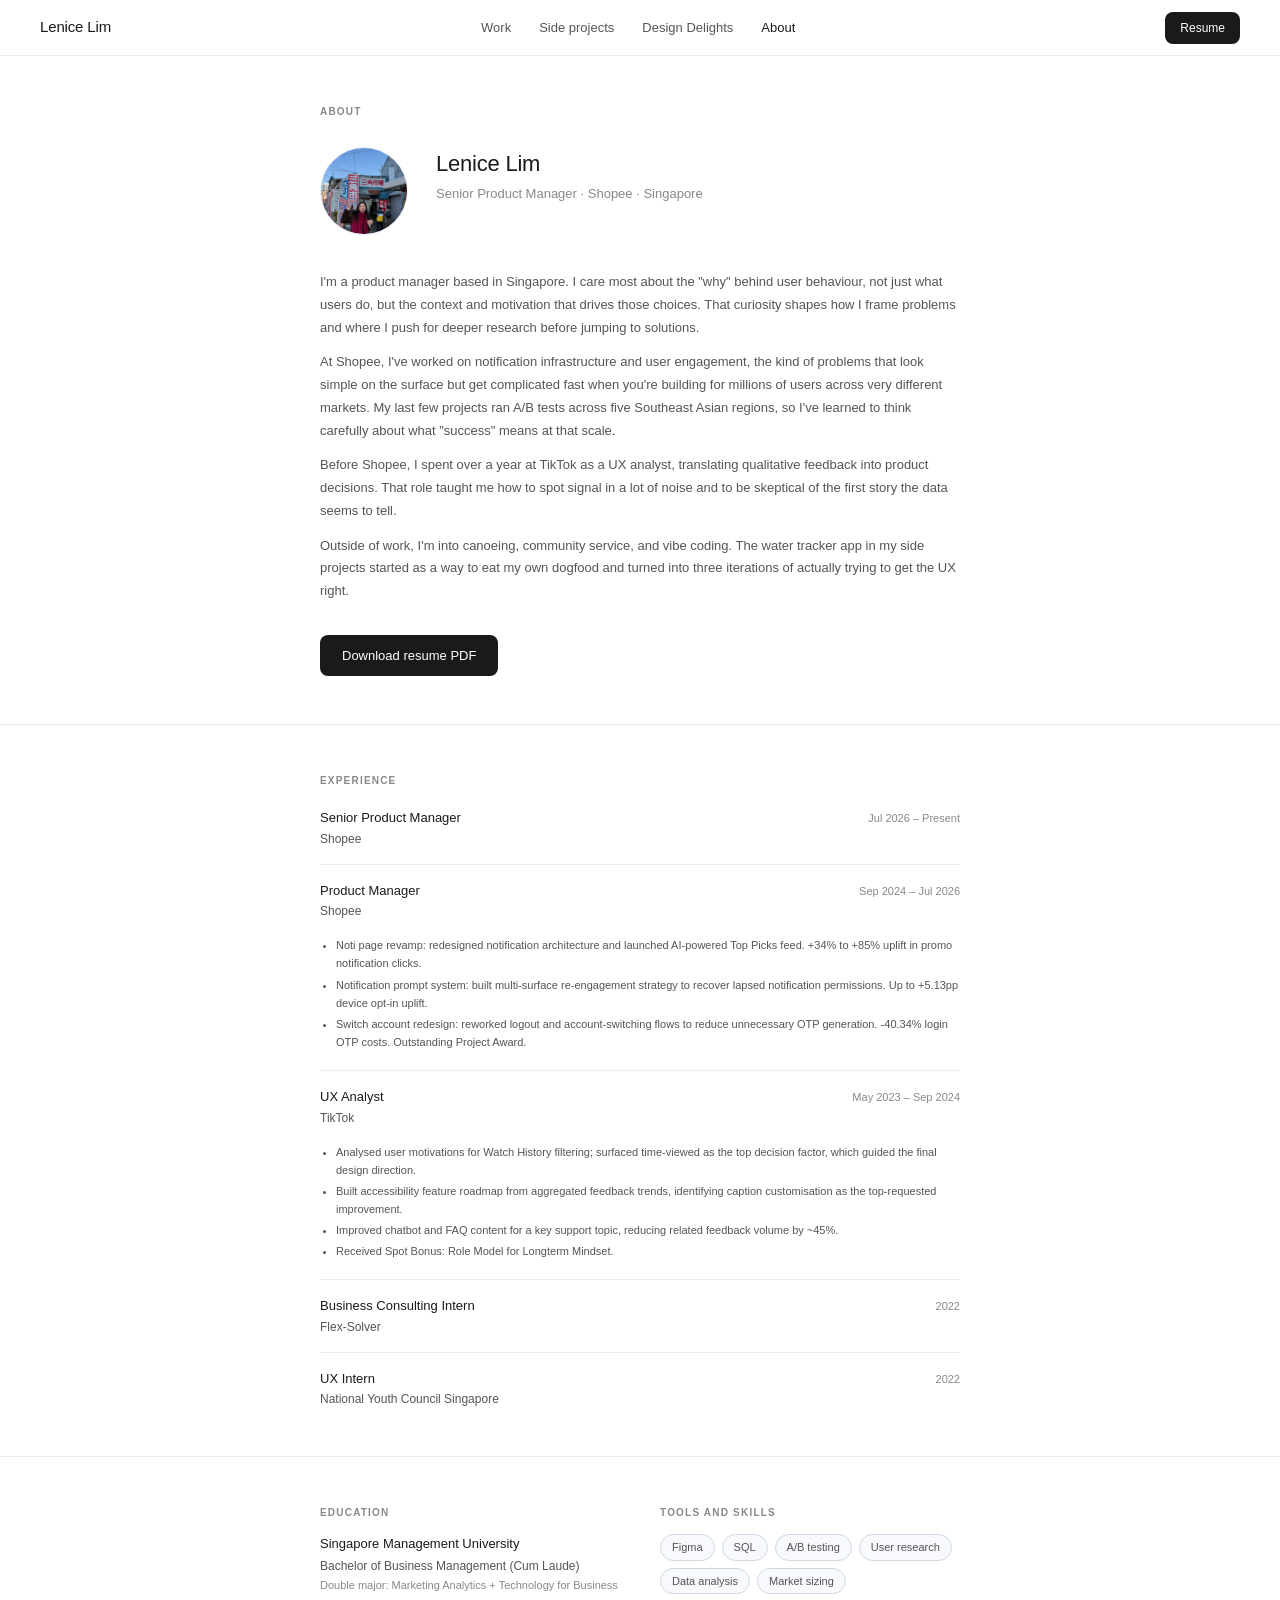
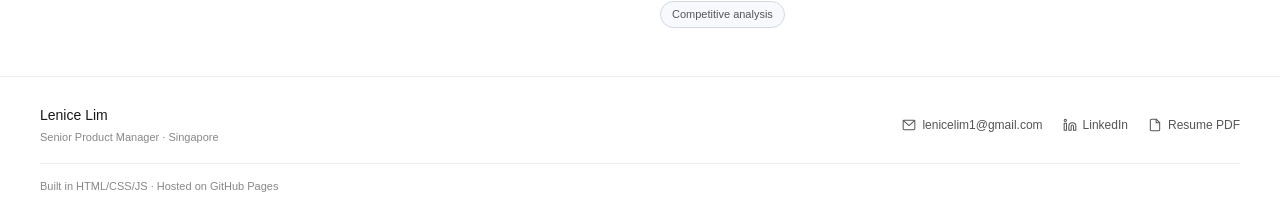
==== about.html @ 3569a39a "Initial portfolio" ====
<!DOCTYPE html>
<html lang="en">
<head>
  <meta charset="UTF-8">
  <meta name="viewport" content="width=device-width, initial-scale=1.0">
  <title>About | Lenice Lim</title>
  <link rel="stylesheet" href="css/style.css">
</head>
<body>
<script src="js/nav.js"></script>
<script>injectNav('about');</script>

<section class="section" style="max-width: 720px; margin: 0 auto;">
  <div class="sec-label" style="margin-bottom: 28px;">About</div>

  <div class="about-layout">
    <div class="about-avatar">
      <img src="assets/images/photo.jpg" alt="Lenice Lim">
    </div>
    <div>
      <div style="font-size: 22px; font-weight: 500; letter-spacing: -0.01em; margin-bottom: 4px;">Lenice Lim</div>
      <div style="font-size: 13px; color: var(--text-3);">Senior Product Manager · Shopee · Singapore</div>
    </div>
  </div>

  <div class="about-bio">
    <p>I'm a product manager based in Singapore. I care most about the "why" behind user behaviour, not just what users do, but the context and motivation that drives those choices. That curiosity shapes how I frame problems and where I push for deeper research before jumping to solutions.</p>
    <p>At Shopee, I've worked on notification infrastructure and user engagement, the kind of problems that look simple on the surface but get complicated fast when you're building for millions of users across very different markets. My last few projects ran A/B tests across five Southeast Asian regions, so I've learned to think carefully about what "success" means at that scale.</p>
    <p>Before Shopee, I spent over a year at TikTok as a UX analyst, translating qualitative feedback into product decisions. That role taught me how to spot signal in a lot of noise and to be skeptical of the first story the data seems to tell.</p>
    <p>Outside of work, I'm into canoeing, community service, and vibe coding. The water tracker app in my side projects started as a way to eat my own dogfood and turned into three iterations of actually trying to get the UX right.</p>
  </div>

  <div style="margin-top: 32px;">
    <a href="assets/resume.pdf" target="_blank" class="btn-primary" style="display:inline-block; font-size:13px;">Download resume PDF</a>
  </div>
</section>

<hr class="divider">

<!-- Experience -->
<section class="section" style="max-width: 720px; margin: 0 auto;">
  <div class="sec-label" style="margin-bottom: 20px;">Experience</div>

  <div class="exp-item">
    <div>
      <div class="exp-role">Senior Product Manager</div>
      <div class="exp-co">Shopee</div>
    </div>
    <div class="exp-date">Jul 2026 – Present</div>
  </div>

  <div class="exp-item">
    <div>
      <div class="exp-role">Product Manager</div>
      <div class="exp-co">Shopee</div>
    </div>
    <div class="exp-date">Sep 2024 – Jul 2026</div>
    <ul class="exp-bullets">
      <li>Noti page revamp: redesigned notification architecture and launched AI-powered Top Picks feed. +34% to +85% uplift in promo notification clicks.</li>
      <li>Notification prompt system: built multi-surface re-engagement strategy to recover lapsed notification permissions. Up to +5.13pp device opt-in uplift.</li>
      <li>Switch account redesign: reworked logout and account-switching flows to reduce unnecessary OTP generation. -40.34% login OTP costs. Outstanding Project Award.</li>
    </ul>
  </div>

  <div class="exp-item">
    <div>
      <div class="exp-role">UX Analyst</div>
      <div class="exp-co">TikTok</div>
    </div>
    <div class="exp-date">May 2023 – Sep 2024</div>
    <ul class="exp-bullets">
      <li>Analysed user motivations for Watch History filtering; surfaced time-viewed as the top decision factor, which guided the final design direction.</li>
      <li>Built accessibility feature roadmap from aggregated feedback trends, identifying caption customisation as the top-requested improvement.</li>
      <li>Improved chatbot and FAQ content for a key support topic, reducing related feedback volume by ~45%.</li>
      <li>Received Spot Bonus: Role Model for Longterm Mindset.</li>
    </ul>
  </div>

  <div class="exp-item">
    <div>
      <div class="exp-role">Business Consulting Intern</div>
      <div class="exp-co">Flex-Solver</div>
    </div>
    <div class="exp-date">2022</div>
  </div>

  <div class="exp-item">
    <div>
      <div class="exp-role">UX Intern</div>
      <div class="exp-co">National Youth Council Singapore</div>
    </div>
    <div class="exp-date">2022</div>
  </div>
</section>

<hr class="divider">

<!-- Education + Skills -->
<section class="section" style="max-width: 720px; margin: 0 auto; display: grid; grid-template-columns: 1fr 1fr; gap: 40px;">
  <div>
    <div class="sec-label" style="margin-bottom: 14px;">Education</div>
    <div style="font-size: 13px; font-weight: 500;">Singapore Management University</div>
    <div style="font-size: 12px; color: var(--text-2); margin-top: 3px;">Bachelor of Business Management (Cum Laude)</div>
    <div style="font-size: 11px; color: var(--text-3); margin-top: 2px;">Double major: Marketing Analytics + Technology for Business</div>
  </div>
  <div>
    <div class="sec-label" style="margin-bottom: 14px;">Tools and skills</div>
    <div class="chips">
      <span class="chip">Figma</span>
      <span class="chip">SQL</span>
      <span class="chip">A/B testing</span>
      <span class="chip">User research</span>
      <span class="chip">Data analysis</span>
      <span class="chip">Market sizing</span>
      <span class="chip">Competitive analysis</span>
    </div>
  </div>
</section>

<script>injectFooter();</script>
</body>
</html>
---- css/style.css ----
/* ── Reset ── */
*, *::before, *::after { box-sizing: border-box; margin: 0; padding: 0; }

/* ── Base ── */
:root {
  --font: -apple-system, BlinkMacSystemFont, 'SF Pro Text', 'Segoe UI', sans-serif;
  --black: #111111;
  --text: #1a1a1a;
  --text-2: #555555;
  --text-3: #888888;
  --border: #e8edf4;
  --border-2: #d0d8e4;
  --bg: #ffffff;
  --bg-2: #f7f9fc;
  --radius: 12px;
  --radius-sm: 8px;
  --radius-pill: 20px;
}

html { scroll-behavior: smooth; }

body {
  font-family: var(--font);
  color: var(--text);
  background: var(--bg);
  line-height: 1.5;
  -webkit-font-smoothing: antialiased;
}

a { color: inherit; text-decoration: none; }
img { display: block; max-width: 100%; }

/* ── NAV ── */
.nav {
  position: sticky;
  top: 0;
  z-index: 100;
  background: rgba(255,255,255,0.95);
  backdrop-filter: blur(8px);
  -webkit-backdrop-filter: blur(8px);
  border-bottom: 0.5px solid var(--border);
  padding: 0 40px;
  height: 56px;
  display: flex;
  align-items: center;
  justify-content: space-between;
}

.nav-name {
  font-size: 15px;
  font-weight: 500;
  letter-spacing: -0.01em;
  color: var(--text);
}

.nav-links {
  display: flex;
  gap: 28px;
}

.nav-link {
  font-size: 13px;
  color: var(--text-2);
  transition: color 0.15s;
}
.nav-link:hover, .nav-link.active { color: var(--text); font-weight: 500; }

.nav-resume {
  font-size: 12px;
  font-weight: 500;
  background: var(--text);
  color: #fff;
  padding: 7px 15px;
  border-radius: var(--radius-sm);
  transition: opacity 0.15s;
}
.nav-resume:hover { opacity: 0.85; }

/* ── BREADCRUMB ── */
.breadcrumb {
  padding: 10px 40px;
  border-bottom: 0.5px solid var(--border);
  display: flex;
  align-items: center;
  gap: 6px;
  font-size: 12px;
  color: var(--text-3);
  background: var(--bg);
}
.breadcrumb a { color: var(--text-2); }
.breadcrumb a:hover { color: var(--text); }
.breadcrumb .current { color: var(--text); }

/* ── FOOTER ── */
.footer {
  border-top: 0.5px solid var(--border);
  padding: 28px 40px;
  background: var(--bg);
}
.footer-row {
  display: flex;
  align-items: center;
  justify-content: space-between;
  margin-bottom: 18px;
  flex-wrap: wrap;
  gap: 16px;
}
.footer-name { font-size: 14px; font-weight: 500; }
.footer-role { font-size: 11px; color: var(--text-3); margin-top: 3px; }
.footer-links { display: flex; gap: 20px; flex-wrap: wrap; }
.footer-link {
  display: flex;
  align-items: center;
  gap: 6px;
  font-size: 12px;
  color: var(--text-2);
  transition: color 0.15s;
}
.footer-link:hover { color: var(--text); }
.footer-copy {
  font-size: 11px;
  color: var(--text-3);
  border-top: 0.5px solid var(--border);
  padding-top: 14px;
}

/* ── SECTION HEADER ── */
.sec-label {
  font-size: 10px;
  font-weight: 600;
  color: var(--text-3);
  letter-spacing: 0.12em;
  text-transform: uppercase;
  margin-bottom: 6px;
}
.sec-title {
  font-size: 22px;
  font-weight: 500;
  letter-spacing: -0.01em;
  margin-bottom: 8px;
}
.sec-sub {
  font-size: 14px;
  color: var(--text-2);
  line-height: 1.65;
  max-width: 580px;
  margin-bottom: 32px;
}

/* ── WORK CARD ── */
.card {
  background: var(--bg);
  border: 0.5px solid var(--border);
  border-radius: var(--radius);
  overflow: hidden;
  transition: border-color 0.15s, transform 0.15s;
  cursor: pointer;
}
.card:hover { border-color: var(--border-2); transform: translateY(-1px); }

.card-thumb {
  height: 96px;
  display: flex;
  align-items: center;
  justify-content: center;
  font-size: 36px;
}
.thumb-orange { background: #FFF3E8; }
.thumb-blue   { background: #EBF2FF; }
.thumb-green  { background: #EAF5EE; }
.thumb-pink   { background: #FFF0F6; }
.thumb-amber  { background: #FFF8E8; }
.thumb-teal   { background: #E8F6F2; }
.thumb-purple { background: #F0EEFF; }

.card-body { padding: 14px 16px 16px; }
.card-co {
  font-size: 10px;
  font-weight: 600;
  color: var(--text-3);
  text-transform: uppercase;
  letter-spacing: 0.07em;
  margin-bottom: 4px;
}
.card-title { font-size: 14px; font-weight: 500; margin-bottom: 5px; }
.card-desc  { font-size: 12px; color: var(--text-2); line-height: 1.55; margin-bottom: 10px; }

/* ── TAGS ── */
.tag {
  display: inline-block;
  font-size: 11px;
  font-weight: 500;
  padding: 3px 9px;
  border-radius: var(--radius-pill);
}
.tag-orange { background: #FFF3E8; color: #B07028; }
.tag-blue   { background: #EBF2FF; color: #185FA5; }
.tag-green  { background: #EAF5EE; color: #2E7D32; }
.tag-pink   { background: #FFF0F6; color: #C2185B; }
.tag-amber  { background: #FFF8E8; color: #B07028; }
.tag-teal   { background: #E8F6F2; color: #0F6E56; }
.tag-purple { background: #F0EEFF; color: #6644CC; }
.tag-ai {
  display: inline-flex;
  align-items: center;
  gap: 4px;
  font-size: 10px;
  font-weight: 500;
  background: #EEEDFE;
  color: #534AB7;
  padding: 2px 8px;
  border-radius: var(--radius-pill);
}

/* ── CHIPS ── */
.chips { display: flex; flex-wrap: wrap; gap: 7px; }
.chip {
  font-size: 11px;
  color: var(--text-2);
  padding: 4px 11px;
  border-radius: var(--radius-pill);
  border: 0.5px solid var(--border-2);
  background: var(--bg-2);
}

/* ── GRIDS ── */
.grid-2 { display: grid; grid-template-columns: 1fr 1fr; gap: 14px; }
.grid-3 { display: grid; grid-template-columns: 1fr 1fr 1fr; gap: 14px; }

/* ── CASE STUDY HERO ── */
.cs-hero {
  padding: 56px 40px 48px;
  border-bottom: 0.5px solid var(--border);
}
.cs-eyebrow {
  font-size: 10px;
  font-weight: 600;
  color: var(--text-3);
  letter-spacing: 0.12em;
  text-transform: uppercase;
  margin-bottom: 14px;
}
.cs-title {
  font-size: 36px;
  font-weight: 500;
  letter-spacing: -0.02em;
  line-height: 1.1;
  margin-bottom: 16px;
}
.cs-summary {
  font-size: 15px;
  color: var(--text-2);
  max-width: 560px;
  line-height: 1.7;
  margin-bottom: 32px;
}
.cs-meta { display: flex; gap: 32px; flex-wrap: wrap; }
.cs-meta-item { font-size: 12px; color: var(--text-3); }
.cs-meta-item b { display: block; font-size: 13px; font-weight: 500; color: var(--text); margin-bottom: 2px; }

/* ── OUTCOME BANNER ── */
.outcome-banner {
  display: grid;
  grid-template-columns: repeat(3, 1fr);
  border-bottom: 0.5px solid var(--border);
}
.ob-item {
  padding: 24px 40px;
  border-right: 0.5px solid var(--border);
}
.ob-item:last-child { border-right: none; }
.ob-num {
  font-size: 30px;
  font-weight: 500;
  letter-spacing: -0.02em;
  margin-bottom: 5px;
}
.ob-label { font-size: 12px; color: var(--text-2); line-height: 1.5; }

/* ── CASE STUDY SECTION ── */
.cs-section {
  padding: 44px 40px;
  border-bottom: 0.5px solid var(--border);
}
.cs-section:last-of-type { border-bottom: none; }
.cs-section .s-label {
  font-size: 10px;
  font-weight: 600;
  color: var(--text-3);
  letter-spacing: 0.12em;
  text-transform: uppercase;
  margin-bottom: 6px;
}
.cs-section .s-title {
  font-size: 20px;
  font-weight: 500;
  letter-spacing: -0.01em;
  margin-bottom: 16px;
}
.cs-section .s-body {
  font-size: 13px;
  color: var(--text-2);
  line-height: 1.75;
  max-width: 620px;
}
.cs-section .s-body p { margin-bottom: 12px; }
.cs-section .s-body p:last-child { margin-bottom: 0; }

/* ── PROBLEM CARDS ── */
.problem-card {
  background: var(--bg-2);
  border: 0.5px solid var(--border);
  border-radius: 10px;
  padding: 16px 18px;
}
.problem-num { font-size: 11px; font-weight: 600; color: var(--text-3); margin-bottom: 6px; }
.problem-title { font-size: 13px; font-weight: 500; margin-bottom: 5px; }
.problem-desc { font-size: 11px; color: var(--text-2); line-height: 1.55; }

/* ── SOLUTION CARDS ── */
.sol-card {
  background: var(--bg);
  border: 0.5px solid var(--border);
  border-radius: 10px;
  padding: 16px 18px;
}
.sol-card.ai { border-color: #7F77DD; }
.sol-tag {
  font-size: 10px;
  font-weight: 600;
  color: var(--text-3);
  letter-spacing: 0.07em;
  text-transform: uppercase;
  margin-bottom: 6px;
  display: flex;
  align-items: center;
  gap: 6px;
}
.sol-title { font-size: 13px; font-weight: 500; margin-bottom: 5px; }
.sol-desc  { font-size: 11px; color: var(--text-2); line-height: 1.55; }

/* ── RESULT ROWS ── */
.result-row {
  display: flex;
  align-items: baseline;
  gap: 14px;
  padding: 13px 0;
  border-bottom: 0.5px solid var(--border);
}
.result-row:last-child { border-bottom: none; }
.result-num {
  font-size: 20px;
  font-weight: 500;
  min-width: 140px;
  letter-spacing: -0.01em;
  flex-shrink: 0;
}
.result-desc { font-size: 12px; color: var(--text-2); line-height: 1.55; }

/* ── SLIDE IMAGE ── */
.slide-img {
  width: 100%;
  border-radius: 10px;
  border: 0.5px solid var(--border);
  margin-top: 20px;
  display: block;
}
.slide-caption {
  font-size: 11px;
  color: var(--text-3);
  margin-top: 7px;
  text-align: center;
}

/* ── EARLIER WORK ── */
.earlier-card {
  background: var(--bg-2);
  border: 0.5px solid var(--border);
  border-radius: 10px;
  padding: 14px 16px;
  transition: border-color 0.15s;
  cursor: pointer;
}
.earlier-card:hover { border-color: var(--border-2); }
.earlier-title { font-size: 13px; font-weight: 500; color: var(--text-2); margin-bottom: 3px; }
.earlier-desc  { font-size: 11px; color: var(--text-3); }
.earlier-arrow { font-size: 11px; color: var(--text-3); margin-top: 6px; }

/* ── ABOUT ── */
.about-layout {
  display: grid;
  grid-template-columns: 88px 1fr;
  gap: 28px;
  align-items: start;
  margin-bottom: 36px;
}
.about-avatar {
  width: 88px;
  height: 88px;
  border-radius: 50%;
  overflow: hidden;
  border: 0.5px solid var(--border);
  flex-shrink: 0;
}
.about-avatar img { width: 100%; height: 100%; object-fit: cover; object-position: center 20%; }
.about-bio p { font-size: 13px; color: var(--text-2); line-height: 1.75; margin-bottom: 12px; }
.about-bio p:last-child { margin-bottom: 0; }

/* ── EXPERIENCE ── */
.exp-item {
  display: grid;
  grid-template-columns: 1fr auto;
  gap: 8px;
  padding-bottom: 16px;
  margin-bottom: 16px;
  border-bottom: 0.5px solid var(--border);
}
.exp-item:last-child { border-bottom: none; padding-bottom: 0; margin-bottom: 0; }
.exp-role { font-size: 13px; font-weight: 500; margin-bottom: 2px; }
.exp-co   { font-size: 12px; color: var(--text-2); }
.exp-date { font-size: 11px; color: var(--text-3); white-space: nowrap; margin-top: 2px; }
.exp-bullets { grid-column: 1 / -1; margin-top: 8px; }
.exp-bullets li {
  font-size: 11px;
  color: var(--text-2);
  line-height: 1.65;
  margin-left: 16px;
  margin-bottom: 3px;
}

/* ── HERO ── */
.hero { padding: 80px 40px 72px; border-bottom: 0.5px solid var(--border); }
.hero-eyebrow {
  font-size: 11px;
  font-weight: 600;
  color: var(--text-3);
  letter-spacing: 0.1em;
  text-transform: uppercase;
  margin-bottom: 16px;
}
.hero-name {
  font-size: 56px;
  font-weight: 500;
  letter-spacing: -0.03em;
  line-height: 1.0;
  margin-bottom: 20px;
}
.hero-tag {
  font-size: 18px;
  color: var(--text-2);
  max-width: 520px;
  line-height: 1.7;
  margin-bottom: 36px;
}
.hero-actions { display: flex; gap: 12px; align-items: center; }
.btn-primary {
  font-size: 14px;
  font-weight: 500;
  background: var(--text);
  color: #fff;
  padding: 11px 22px;
  border-radius: var(--radius-sm);
  border: none;
  cursor: pointer;
  transition: opacity 0.15s;
}
.btn-primary:hover { opacity: 0.85; }
.btn-secondary {
  font-size: 14px;
  color: var(--text-2);
  padding: 11px 22px;
  border-radius: var(--radius-sm);
  border: 0.5px solid var(--border-2);
  background: transparent;
  cursor: pointer;
  transition: border-color 0.15s;
}
.btn-secondary:hover { border-color: #aaa; }

/* ── DIVIDER ── */
.divider { border: none; border-top: 0.5px solid var(--border); margin: 0; }

/* ── UTIL ── */
.mt8  { margin-top: 8px; }
.mt16 { margin-top: 16px; }
.mt20 { margin-top: 20px; }
.mt24 { margin-top: 24px; }
.mt28 { margin-top: 28px; }
.mt32 { margin-top: 32px; }
.mb16 { margin-bottom: 16px; }
.mb24 { margin-bottom: 24px; }
.mb28 { margin-bottom: 28px; }
.mb32 { margin-bottom: 32px; }
.mb44 { margin-bottom: 44px; }
.section { padding: 48px 40px; }
.section-sm { padding: 32px 40px; }

/* ── RESPONSIVE ── */
@media (max-width: 700px) {
  .nav { padding: 0 20px; }
  .nav-links { display: none; }
  .hero { padding: 52px 20px 48px; }
  .hero-name { font-size: 40px; }
  .hero-tag { font-size: 15px; }
  .cs-hero { padding: 40px 20px 36px; }
  .cs-title { font-size: 28px; }
  .cs-meta { gap: 16px; }
  .outcome-banner { grid-template-columns: 1fr; }
  .ob-item { border-right: none; border-bottom: 0.5px solid var(--border); padding: 18px 20px; }
  .ob-item:last-child { border-bottom: none; }
  .cs-section { padding: 32px 20px; }
  .section { padding: 36px 20px; }
  .section-sm { padding: 24px 20px; }
  .grid-2 { grid-template-columns: 1fr; }
  .grid-3 { grid-template-columns: 1fr; }
  .breadcrumb { padding: 10px 20px; }
  .footer { padding: 24px 20px; }
  .footer-links { gap: 12px; }
  .about-layout { grid-template-columns: 64px 1fr; gap: 18px; }
  .about-avatar { width: 64px; height: 64px; }
  .result-num { font-size: 16px; min-width: 110px; }
}
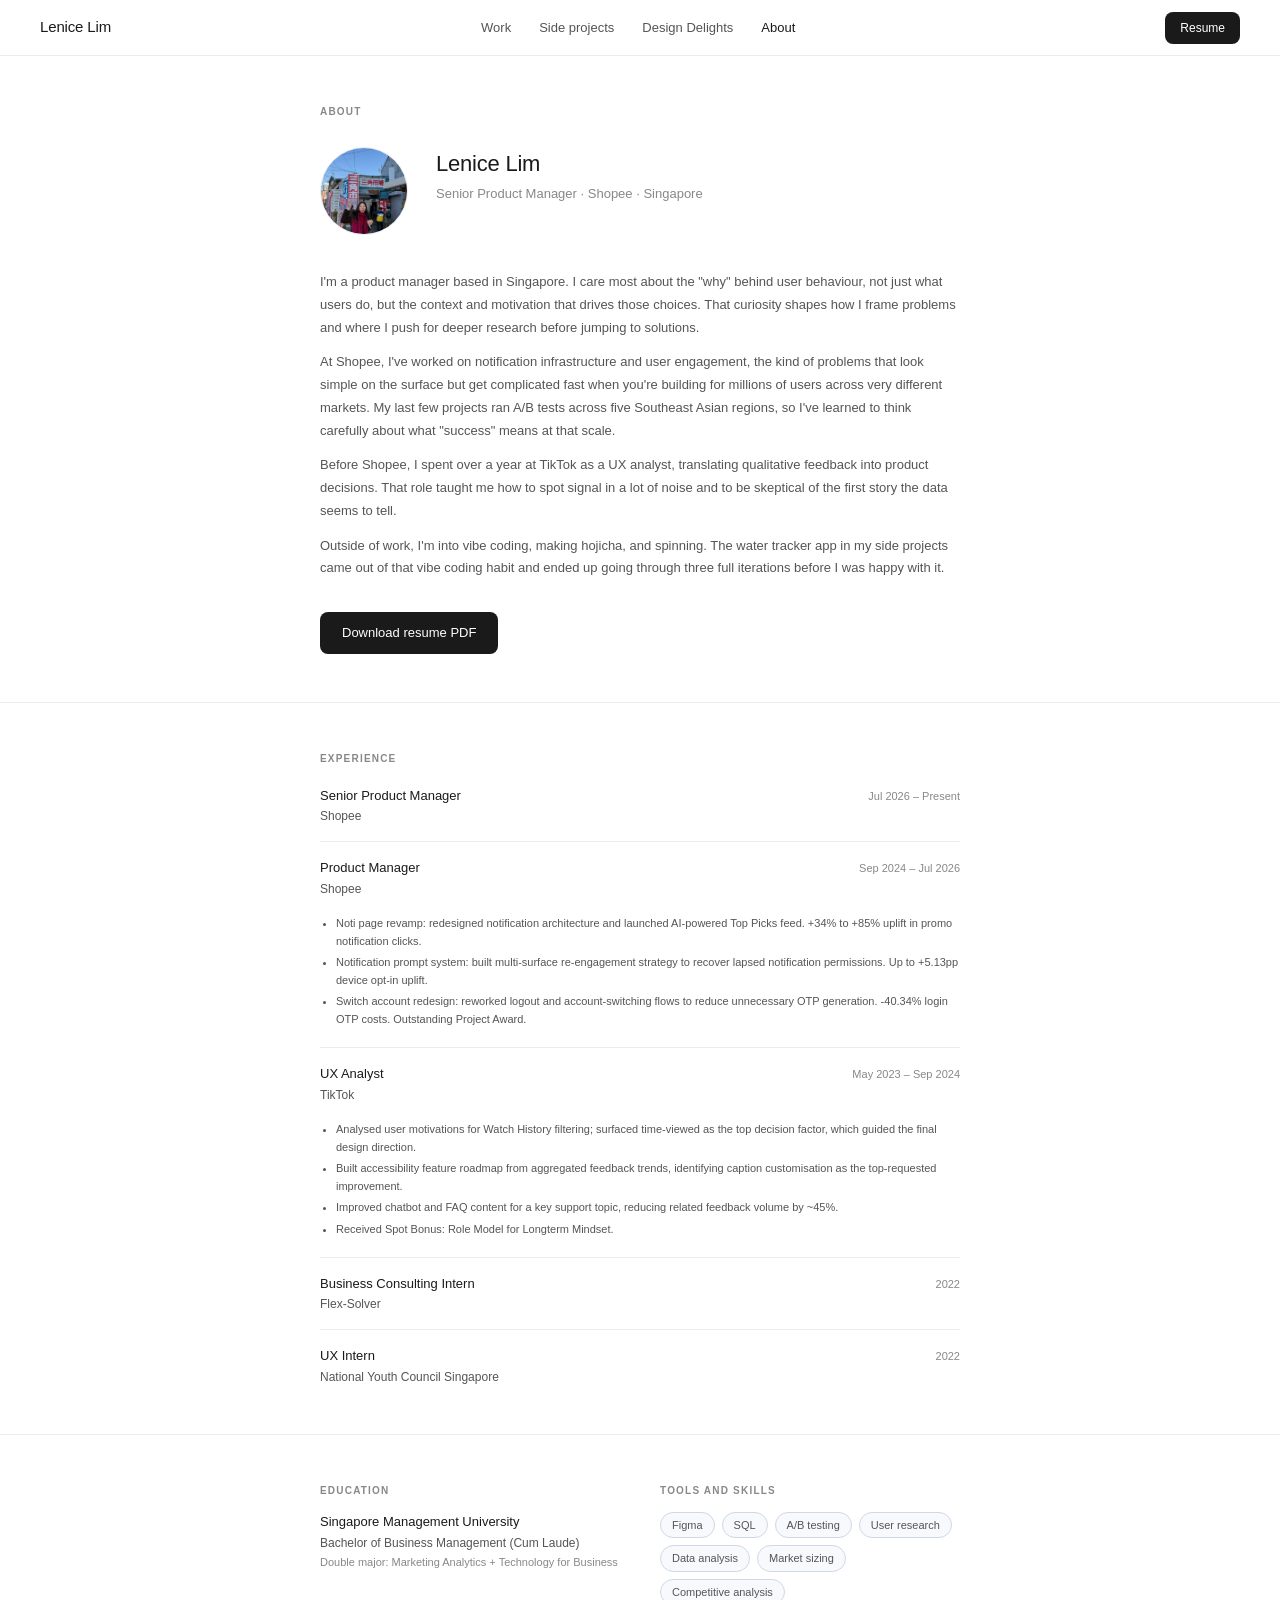
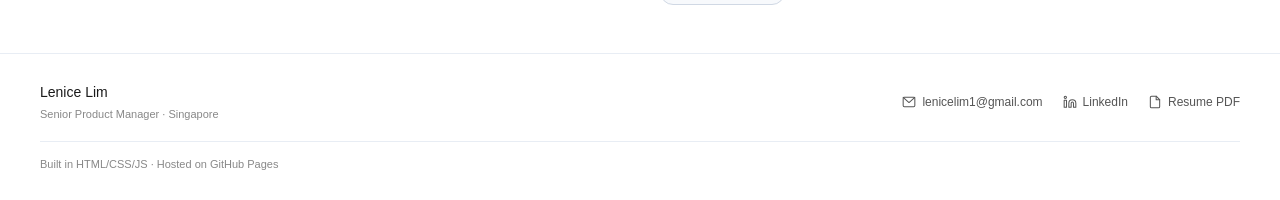
==== commit 473b2bcf: "feedback round 3: real screenshots, design delights photos, emoji fixes, about hobbies - work-noti.h" ====
--- a/about.html
+++ b/about.html
@@ -27,7 +27,7 @@
     <p>I'm a product manager based in Singapore. I care most about the "why" behind user behaviour, not just what users do, but the context and motivation that drives those choices. That curiosity shapes how I frame problems and where I push for deeper research before jumping to solutions.</p>
     <p>At Shopee, I've worked on notification infrastructure and user engagement, the kind of problems that look simple on the surface but get complicated fast when you're building for millions of users across very different markets. My last few projects ran A/B tests across five Southeast Asian regions, so I've learned to think carefully about what "success" means at that scale.</p>
     <p>Before Shopee, I spent over a year at TikTok as a UX analyst, translating qualitative feedback into product decisions. That role taught me how to spot signal in a lot of noise and to be skeptical of the first story the data seems to tell.</p>
-    <p>Outside of work, I'm into canoeing, community service, and vibe coding. The water tracker app in my side projects started as a way to eat my own dogfood and turned into three iterations of actually trying to get the UX right.</p>
+    <p>Outside of work, I'm into vibe coding, making hojicha, and spinning. The water tracker app in my side projects came out of that vibe coding habit and ended up going through three full iterations before I was happy with it.</p>
   </div>
 
   <div style="margin-top: 32px;">
--- a/css/style.css
+++ b/css/style.css
@@ -370,6 +370,38 @@
   color: var(--text-3);
   margin-top: 7px;
   text-align: center;
+}
+/* ── PHONE SCREENSHOT PAIR ── */
+.phone-pair {
+  display: flex;
+  gap: 20px;
+  margin-top: 24px;
+  justify-content: center;
+  align-items: flex-start;
+}
+.phone-pair-item {
+  flex: 1;
+  max-width: 280px;
+  text-align: center;
+}
+.phone-pair-item img {
+  width: 100%;
+  border-radius: 16px;
+  border: 0.5px solid var(--border);
+  display: block;
+}
+.phone-pair-label {
+  font-size: 11px;
+  color: var(--text-3);
+  margin-top: 7px;
+}
+.phone-pair-tag {
+  font-size: 10px;
+  font-weight: 600;
+  letter-spacing: 0.06em;
+  text-transform: uppercase;
+  color: var(--text-3);
+  margin-bottom: 8px;
 }
 
 /* ── EARLIER WORK ── */
@@ -520,3 +552,27 @@
   .about-avatar { width: 64px; height: 64px; }
   .result-num { font-size: 16px; min-width: 110px; }
 }
+
+/* ── TikTok text list (work.html) ── */
+.tiktok-list { display: flex; flex-direction: column; gap: 0; border: 0.5px solid var(--border); border-radius: var(--radius); overflow: hidden; }
+.tt-item { padding: 18px 22px; border-bottom: 0.5px solid var(--border); }
+.tt-item:last-child { border-bottom: none; }
+.tt-title { font-size: 14px; font-weight: 500; margin-bottom: 5px; }
+.tt-desc { font-size: 13px; color: var(--text-2); line-height: 1.6; margin-bottom: 10px; }
+
+/* ── Wireframe mockup blocks (work-noti.html) ── */
+.wireframe-block { background: var(--bg-2); border: 0.5px solid var(--border); border-radius: var(--radius); padding: 24px; }
+.wf-pair { display: flex; gap: 24px; align-items: flex-start; }
+.wf-col { display: flex; flex-direction: column; align-items: center; gap: 8px; }
+.wf-label { font-size: 11px; font-weight: 600; text-transform: uppercase; letter-spacing: 0.06em; color: var(--text-3); }
+.wf-phone { background: var(--bg); border: 1px solid var(--border); border-radius: 12px; padding: 14px; width: 170px; min-height: 180px; display: flex; flex-direction: column; gap: 6px; }
+.wf-tab-row { display: flex; gap: 6px; margin-bottom: 8px; }
+.wf-tab { font-size: 10px; padding: 3px 8px; border-radius: 20px; border: 0.5px solid var(--border); color: var(--text-3); }
+.wf-tab.active { background: var(--text); color: var(--bg); border-color: var(--text); }
+.wf-row { height: 8px; background: var(--border); border-radius: 4px; margin-bottom: 0; }
+.wf-sm { height: 7px; }
+.wf-order-card { display: flex; align-items: center; gap: 8px; padding: 8px 10px; background: #f6faf8; border: 0.5px solid #b2dfc8; border-radius: 8px; margin-bottom: 8px; }
+.wf-order-icon { font-size: 16px; }
+.wf-ar-row { display: flex; align-items: center; gap: 8px; padding: 8px 0; border-bottom: 0.5px solid var(--border); }
+.wf-ar-thumb { width: 36px; height: 36px; border-radius: 6px; background: var(--border); flex-shrink: 0; }
+.wf-caption { margin-top: 16px; font-size: 13px; color: var(--text-2); line-height: 1.65; border-top: 0.5px solid var(--border); padding-top: 14px; }
